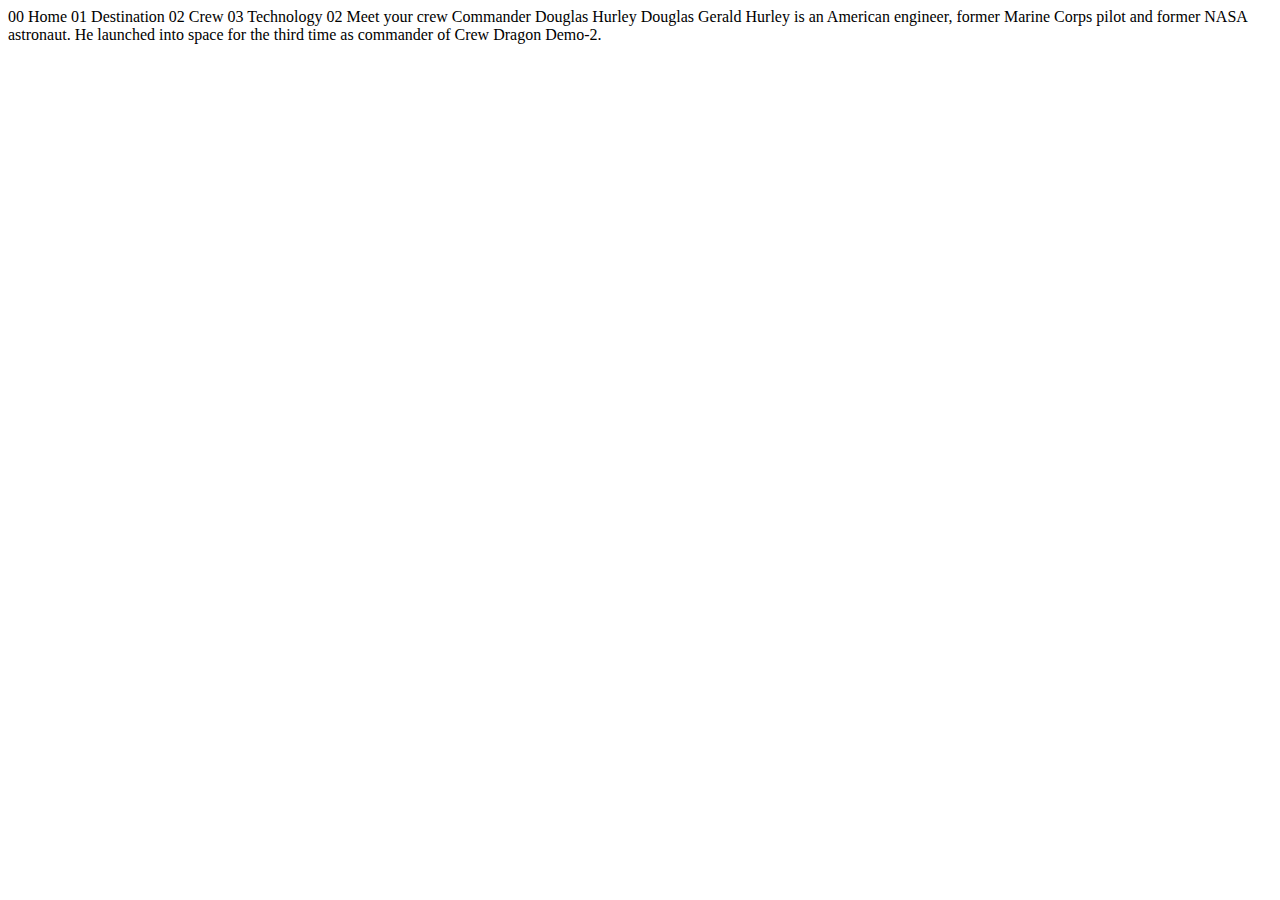
==== HTML/crew-commander.html @ 708c12c9 "Version 1 du projet" ====
<!DOCTYPE html>
<html lang="en">
<head>
  <meta charset="UTF-8">
  <meta name="viewport" content="width=device-width, initial-scale=1.0">

  <link rel="icon" type="image/png" sizes="32x32" href="./assets/favicon-32x32.png">
  
  <title>Frontend Mentor | Space tourism website</title>
</head>
<body>

  00 Home
  01 Destination
  02 Crew
  03 Technology

  02 Meet your crew

  Commander
  Douglas Hurley

  Douglas Gerald Hurley is an American engineer, former Marine Corps pilot 
  and former NASA astronaut. He launched into space for the third time as 
  commander of Crew Dragon Demo-2.
</body>
</html>
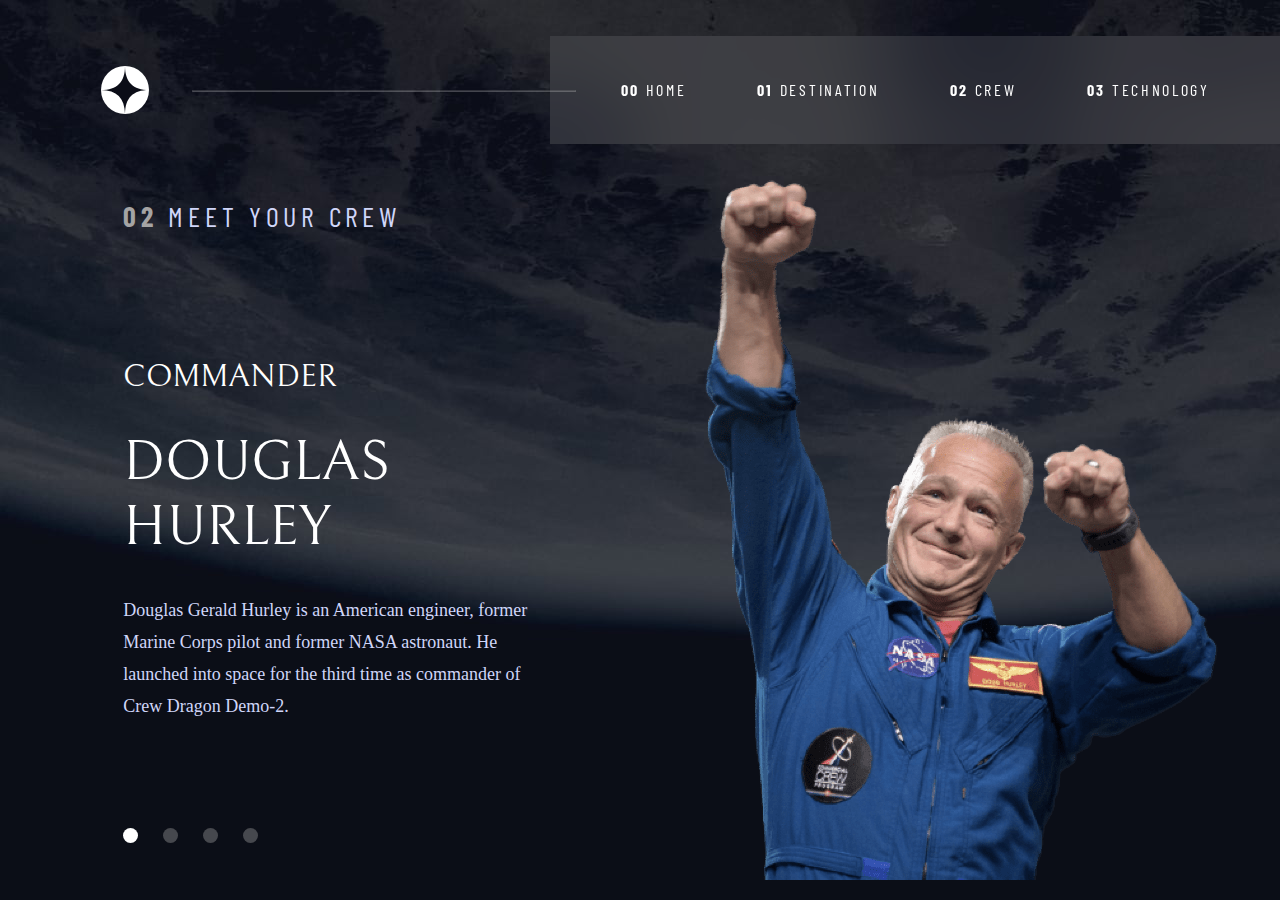
==== commit ac436a04: "Version 1; Ajout 4 premiers pages desktop et CSS" ====
--- a/HTML/crew-commander.html
+++ b/HTML/crew-commander.html
@@ -4,24 +4,62 @@
   <meta charset="UTF-8">
   <meta name="viewport" content="width=device-width, initial-scale=1.0">
 
+  <link rel="stylesheet" href="../CSS/style.css">
   <link rel="icon" type="image/png" sizes="32x32" href="./assets/favicon-32x32.png">
+  <link rel="preconnect" href="https://fonts.googleapis.com">
+  <link rel="preconnect" href="https://fonts.gstatic.com" crossorigin>
+  <link rel="preconnect" href="https://fonts.googleapis.com">
+  <link rel="preconnect" href="https://fonts.gstatic.com" crossorigin>
+  <link href="https://fonts.googleapis.com/css2?family=Barlow+Condensed&display=swap" rel="stylesheet">
+  <link href="https://fonts.googleapis.com/css2?family=Bellefair&display=swap" rel="stylesheet">
   
   <title>Frontend Mentor | Space tourism website</title>
 </head>
-<body>
+<body class="crew-body">
 
-  00 Home
-  01 Destination
-  02 Crew
-  03 Technology
+  <header class="flex aic jc-sb">
+    <div class="logo3 flex jcc aic"> <img src="../assets/shared/logo.svg" alt=""> </div>
+    <div class="line3">
+      <hr>
+    </div>
+    <nav class="navmenu3 flex aic">
+      <ul class="flex jc-se">
+        <li><a href="index.html"> <b>00</b> Home </a></li>
+        <li><a href="destination-moon.html"> <b>01</b> Destination </a></li>
+        <li><a href="crew-commander.html"> <b>02</b> Crew </a></li>
+        <li><a href="technology-vehicle.html"> <b>03</b> Technology </a></li>
+      </ul>
+    </nav>
+  </header>
 
-  02 Meet your crew
+  <section class="container3 flex ">
 
-  Commander
-  Douglas Hurley
+    <div class="textcrew-container flex column jc-sb aic">
+      <div class="TitleH4 flex aic"> <h4 class="h4-propreties"> <b>02</b> Meet your crew </h4> </div>
+      <div class="txtContain flex column  jc-se"> 
+        <h3> Commander </h3>
+        <h2> Douglas Hurley </h2> 
+        <p>
+          Douglas Gerald Hurley is an American engineer, former <br>
+          Marine Corps pilot and former NASA astronaut. He <br>
+          launched into space for the third time as commander of <br>
+          Crew Dragon Demo-2.
+        </p>
+      </div>
+      <div class="dots flex">
+        <div class=" dot dot1"></div>
+        <div class="dot"></div>
+        <div class="dot"></div>
+        <div class="dot"></div>
+        
+      </div>
+    </div>
 
-  Douglas Gerald Hurley is an American engineer, former Marine Corps pilot 
-  and former NASA astronaut. He launched into space for the third time as 
-  commander of Crew Dragon Demo-2.
+    <div class="imgcrew-container">
+      <img src="../assets/crew/image-douglas-hurley.png" alt="">
+    </div>
+
+  </section>
+
 </body>
 </html>--- a/CSS/style.css
+++ b/CSS/style.css
@@ -0,0 +1,439 @@
+* {
+  margin: 0;
+  padding: 0;
+  box-sizing: border-box;
+}
+
+.flex {
+  display: flex;
+}
+
+.column {
+  flex-direction: column;
+}
+
+.aic {
+  align-items: center;
+}
+
+.ai-end {
+  align-items: flex-end;
+}
+
+.jcc {
+  justify-content: center;
+}
+
+.jc-end {
+  justify-content: flex-end;
+}
+
+.jc-se {
+  justify-content: space-evenly;
+}
+
+.jc-sb {
+  justify-content: space-between;
+}
+
+.jc-sa {
+  justify-content: space-around;
+}
+
+body {
+  height: 100vh;
+}
+
+.index-body {
+  background: content-box no-repeat url("../assets/home/background-home-desktop.jpg");
+  color: #FFF;
+}
+
+header {
+  width: 100%;
+  height: 20%;
+  padding-left: 5%;
+}
+header .logo, header .logo2, header .logo3, header .logo4 {
+  width: 10%;
+  border-radius: 50%;
+}
+header .line hr, header .line2 hr, header .line3 hr, header .line4 hr {
+  width: 30%;
+  size: 1px;
+  opacity: 0.2515;
+  background: #FFF;
+  position: absolute;
+  left: 15%;
+  z-index: 1;
+}
+header .navmenu, header .navmenu2, header .navmenu3, header .navmenu4 {
+  width: 60%;
+  height: 60%;
+  background: rgba(255, 255, 255, 0.1);
+  backdrop-filter: blur(40.7742271423px);
+  transition: 0.5s ease-in-out;
+}
+header .navmenu ul, header .navmenu2 ul, header .navmenu3 ul, header .navmenu4 ul {
+  width: 100%;
+}
+header .navmenu li, header .navmenu2 li, header .navmenu3 li, header .navmenu4 li {
+  list-style: none;
+}
+header .navmenu li:active, header .navmenu2 li:active, header .navmenu3 li:active, header .navmenu4 li:active {
+  text-decoration: underline #FFF;
+}
+header .navmenu li:hover, header .navmenu2 li:hover, header .navmenu3 li:hover, header .navmenu4 li:hover {
+  text-decoration: underline #a5a4a4;
+}
+header .navmenu a, header .navmenu2 a, header .navmenu3 a, header .navmenu4 a {
+  color: #FFF;
+  font-family: Barlow Condensed;
+  font-size: 16px;
+  font-style: normal;
+  font-weight: 400;
+  text-transform: uppercase;
+  line-height: normal;
+  letter-spacing: 2.7px;
+  text-decoration: none;
+}
+
+.container {
+  width: 100%;
+  height: 80%;
+}
+.container .text-contain {
+  width: 50%;
+  height: 100%;
+}
+.container .text-contain h5 {
+  color: #D0D6F9;
+  font-family: Barlow Condensed;
+  font-size: 28px;
+  font-style: normal;
+  font-weight: 400;
+  text-transform: uppercase;
+  line-height: normal;
+  letter-spacing: 4.725px;
+}
+.container .text-contain h1 {
+  color: #FFF;
+  font-family: Bellefair;
+  font-size: 150px;
+  font-style: normal;
+  font-weight: 400;
+  line-height: normal;
+  text-transform: uppercase;
+  padding: 5% 0;
+}
+.container .text-contain p {
+  color: #D0D6F9;
+  font-family: Barlow, "Segoe UI", Tahoma, Geneva, Verdana, sans-serif;
+  font-size: 18px;
+  font-style: normal;
+  font-weight: 400;
+  line-height: 32px;
+}
+.container .explor-contain {
+  width: 50%;
+  height: 100%;
+}
+.container .explor-contain .explor {
+  width: 17rem;
+  height: 17rem;
+  border-radius: 50%;
+  background-color: rgb(255, 255, 255);
+  position: absolute;
+  bottom: 10%;
+}
+.container .explor-contain .explor span {
+  color: #0B0D17;
+  font-family: Bellefair;
+  font-size: 32px;
+  font-style: normal;
+  font-weight: 400;
+  text-transform: uppercase;
+  line-height: normal;
+  letter-spacing: 2px;
+}
+.container .explor-contain .explor .explor:hover {
+  box-shadow: 0px 0px 0px 50px rgba(255, 255, 255, 0.262745098);
+}
+
+.destination-body {
+  background: content-box no-repeat url("../assets/destination/background-destination-desktop.jpg");
+  color: #FFF;
+}
+.destination-body .subtitle {
+  width: 45%;
+  height: 10%;
+}
+.destination-body .subtitle p {
+  color: #D0D6F9;
+  font-family: Barlow Condensed;
+  font-size: 28px;
+  font-style: normal;
+  font-weight: 400;
+  text-transform: uppercase;
+  line-height: normal;
+  letter-spacing: 4.725px;
+  position: relative;
+  left: 10%;
+  text-transform: uppercase;
+}
+.destination-body .subtitle p b {
+  color: #a5a4a4;
+}
+.destination-body .container2 {
+  width: 100%;
+  height: 70%;
+}
+.destination-body .container2 .left-container {
+  width: 50%;
+  height: 100%;
+}
+.destination-body .container2 .right-container {
+  width: 50%;
+  height: 100%;
+}
+.destination-body .container2 .right-container ul {
+  width: 50%;
+}
+.destination-body .container2 .right-container li {
+  list-style: none;
+  color: #D0D6F9;
+  font-family: "Barlow Condensed";
+  font-size: 18px;
+  font-style: normal;
+  font-weight: 400;
+  line-height: normal;
+  letter-spacing: 2.7px;
+  text-decoration: none;
+  text-transform: uppercase;
+}
+.destination-body .container2 .right-container h1 {
+  color: #FFF;
+  font-family: Bellefair;
+  font-size: 100px;
+  font-style: normal;
+  font-weight: 400;
+  line-height: normal;
+  text-transform: uppercase;
+}
+.destination-body .container2 .right-container p {
+  color: #D0D6F9;
+  font-family: Barlow;
+  font-size: 18px;
+  font-style: normal;
+  font-weight: 400;
+  line-height: 32px;
+}
+.destination-body .container2 .right-container .down {
+  width: 60%;
+  height: 30%;
+}
+.destination-body .container2 .right-container .downbox {
+  width: 80%;
+}
+.destination-body .container2 .right-container hr {
+  width: 100%;
+  size: 1px;
+  opacity: 0.2515;
+  background: #383B4B;
+}
+.destination-body .container2 .right-container span {
+  color: #D0D6F9;
+  font-family: "Barlow Condensed";
+  font-size: 14px;
+  font-style: normal;
+  font-weight: 400;
+  line-height: normal;
+  letter-spacing: 2.362px;
+  text-transform: uppercase;
+}
+.destination-body .container2 .right-container h4 {
+  color: #FFF;
+  font-family: Bellefair;
+  font-size: 28px;
+  font-style: normal;
+  font-weight: 400;
+  line-height: normal;
+  text-transform: uppercase;
+}
+
+.crew-body {
+  background: content-box no-repeat url("../assets/crew/background-crew-desktop.jpg");
+  color: #FFF;
+}
+.crew-body .container3 {
+  width: 100%;
+  height: 80%;
+}
+.crew-body .container3 .textcrew-container {
+  width: 55%;
+  height: 100%;
+}
+.crew-body .container3 .textcrew-container .TitleH4 {
+  width: 65%;
+  height: 10%;
+}
+.crew-body .container3 .textcrew-container .TitleH4 h4 {
+  color: #D0D6F9;
+  font-family: Barlow Condensed;
+  font-size: 28px;
+  font-style: normal;
+  font-weight: 400;
+  text-transform: uppercase;
+  line-height: normal;
+  letter-spacing: 4.725px;
+}
+.crew-body .container3 .textcrew-container .TitleH4 h4 b {
+  color: #a5a4a4;
+}
+.crew-body .container3 .textcrew-container .txtContain {
+  width: 65%;
+  height: 60%;
+}
+.crew-body .container3 .textcrew-container .txtContain h3 {
+  color: #FFF;
+  font-family: Bellefair;
+  font-size: 32px;
+  font-style: normal;
+  font-weight: 400;
+  line-height: normal;
+  text-transform: uppercase;
+}
+.crew-body .container3 .textcrew-container .txtContain h2 {
+  color: #FFF;
+  font-family: Bellefair;
+  font-size: 56px;
+  font-style: normal;
+  font-weight: 400;
+  line-height: normal;
+  text-transform: uppercase;
+}
+.crew-body .container3 .textcrew-container .txtContain p {
+  color: #D0D6F9;
+  font-family: Barlow;
+  font-size: 18px;
+  font-style: normal;
+  font-weight: 400;
+  line-height: 32px;
+}
+.crew-body .container3 .textcrew-container .dots {
+  width: 65%;
+  height: 10%;
+  gap: 25px;
+}
+.crew-body .container3 .textcrew-container .dots .dot {
+  width: 15px;
+  height: 15px;
+  border-radius: 50%;
+  background-color: rgba(165, 164, 164, 0.3882352941);
+}
+.crew-body .container3 .textcrew-container .dots .dot1 {
+  background-color: #FFF;
+}
+.crew-body .container3 .imgcrew-container {
+  width: 45%;
+  height: 100%;
+}
+
+.technovehi-body {
+  background-image: url("../assets/technology/background-technology-desktop.jpg");
+  color: #FFF;
+}
+.technovehi-body .TitleH4 {
+  width: 50%;
+  height: 10%;
+}
+.technovehi-body .TitleH4 h4 {
+  color: #D0D6F9;
+  font-family: Barlow Condensed;
+  font-size: 28px;
+  font-style: normal;
+  font-weight: 400;
+  text-transform: uppercase;
+  line-height: normal;
+  letter-spacing: 4.725px;
+}
+.technovehi-body .TitleH4 h4 b {
+  color: #a5a4a4;
+}
+.technovehi-body .container4 {
+  width: 100%;
+  height: 80%;
+}
+.technovehi-body .lauch-desc {
+  width: 60%;
+  height: 100%;
+}
+.technovehi-body .lauch-desc .numberboxers {
+  width: 20%;
+  height: 55%;
+}
+.technovehi-body .lauch-desc .numberboxers .numerbox {
+  width: 5rem;
+  height: 5rem;
+  border-radius: 50%;
+  border: 1px solid;
+}
+.technovehi-body .lauch-desc .numberboxers .numerbox span {
+  color: #FFF;
+  text-align: center;
+  font-family: Bellefair;
+  font-size: 32px;
+  font-style: normal;
+  font-weight: 400;
+  line-height: normal;
+  letter-spacing: 2px;
+}
+.technovehi-body .lauch-desc .numberboxers .nb1 {
+  background-color: #FFF;
+  border: none;
+}
+.technovehi-body .lauch-desc .numberboxers .nb1 span {
+  color: #0B0D17;
+}
+.technovehi-body .lauch-desc .text-box {
+  width: 60%;
+  height: 55%;
+  margin-left: 5%;
+}
+.technovehi-body .lauch-desc .text-box span {
+  list-style: none;
+  color: #D0D6F9;
+  font-family: "Barlow Condensed";
+  font-size: 18px;
+  font-style: normal;
+  font-weight: 400;
+  line-height: normal;
+  letter-spacing: 2.7px;
+  text-transform: uppercase;
+}
+.technovehi-body .lauch-desc .text-box h2 {
+  color: #FFF;
+  font-family: Bellefair;
+  font-size: 56px;
+  font-style: normal;
+  font-weight: 400;
+  text-transform: uppercase;
+  line-height: normal;
+}
+.technovehi-body .lauch-desc .text-box p {
+  color: #D0D6F9;
+  font-family: Barlow;
+  font-size: 18px;
+  font-style: normal;
+  font-weight: 400;
+  line-height: 32px;
+}
+.technovehi-body .rocket-img {
+  width: 40%;
+  height: 100%;
+  padding-bottom: 2%;
+}
+
+/* Medium devices (landscape tablets, 768px and up) */
+
+/*# sourceMappingURL=style.css.map */
